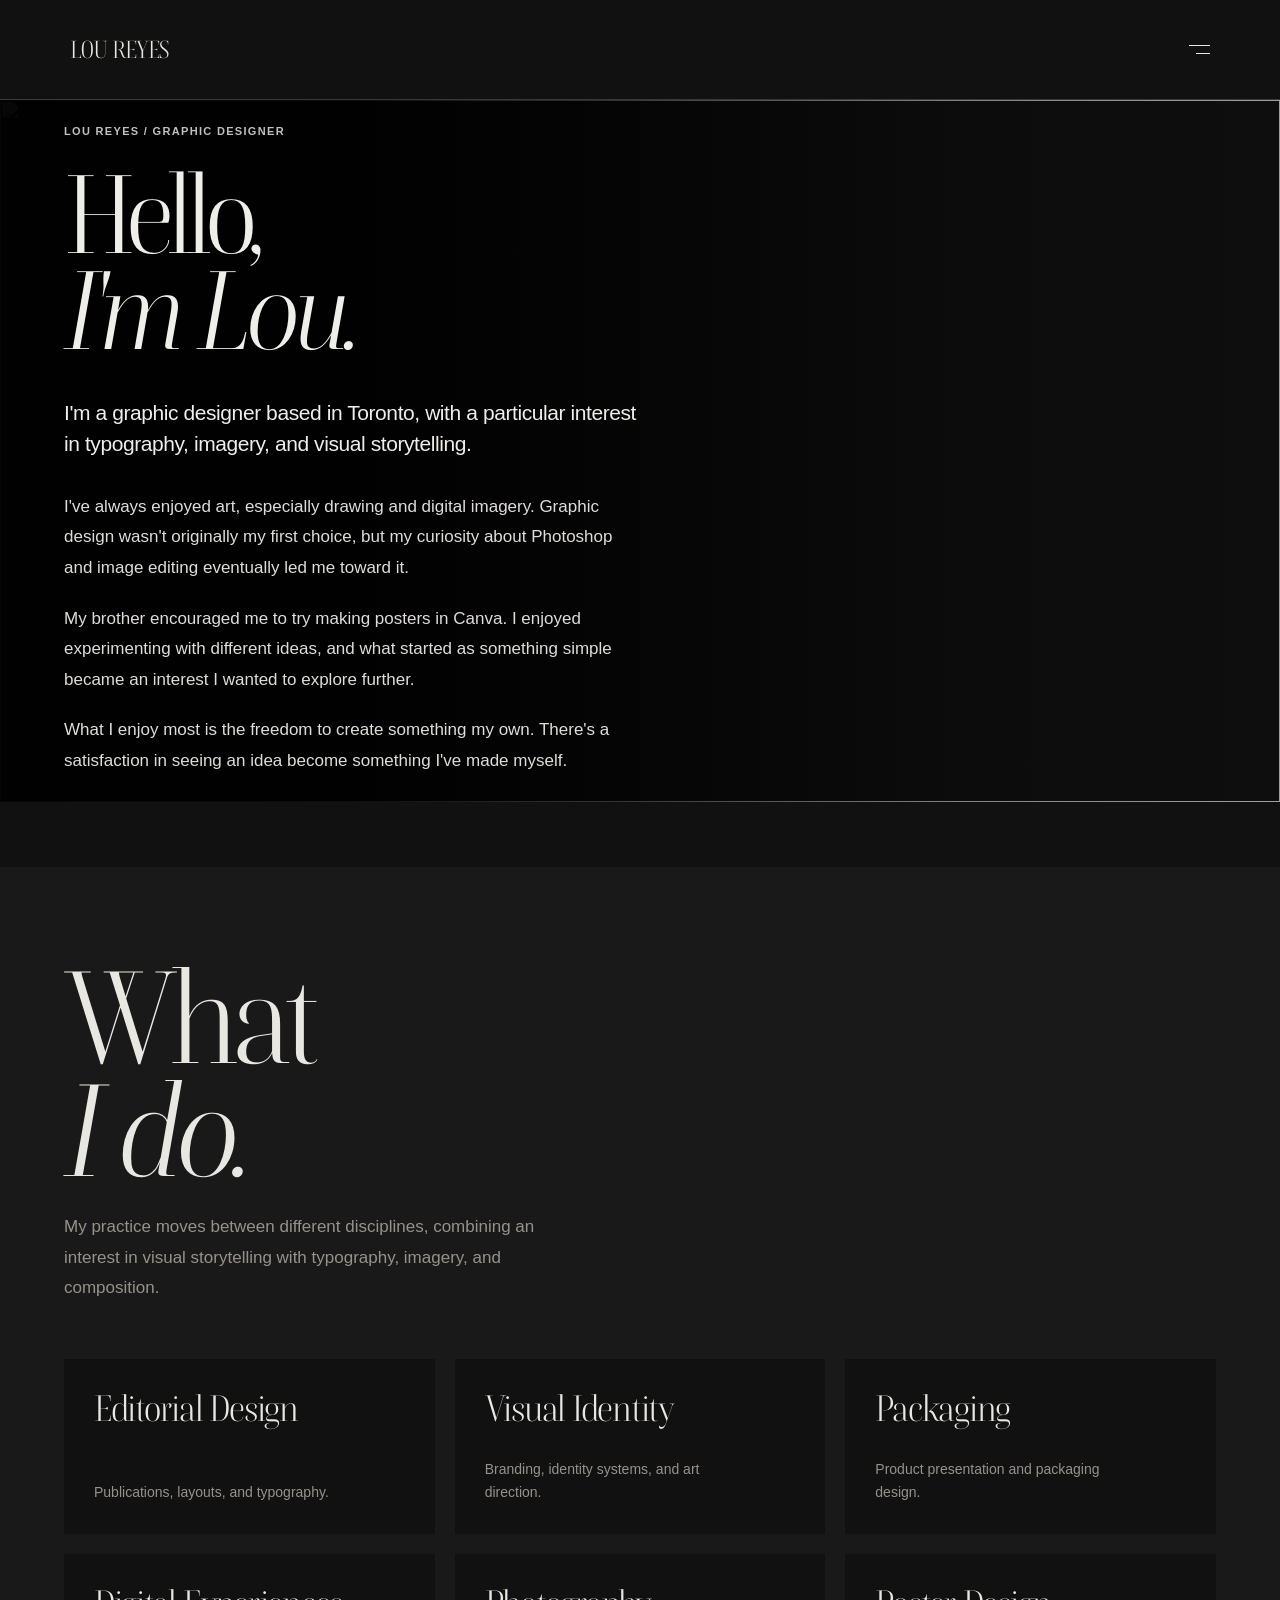
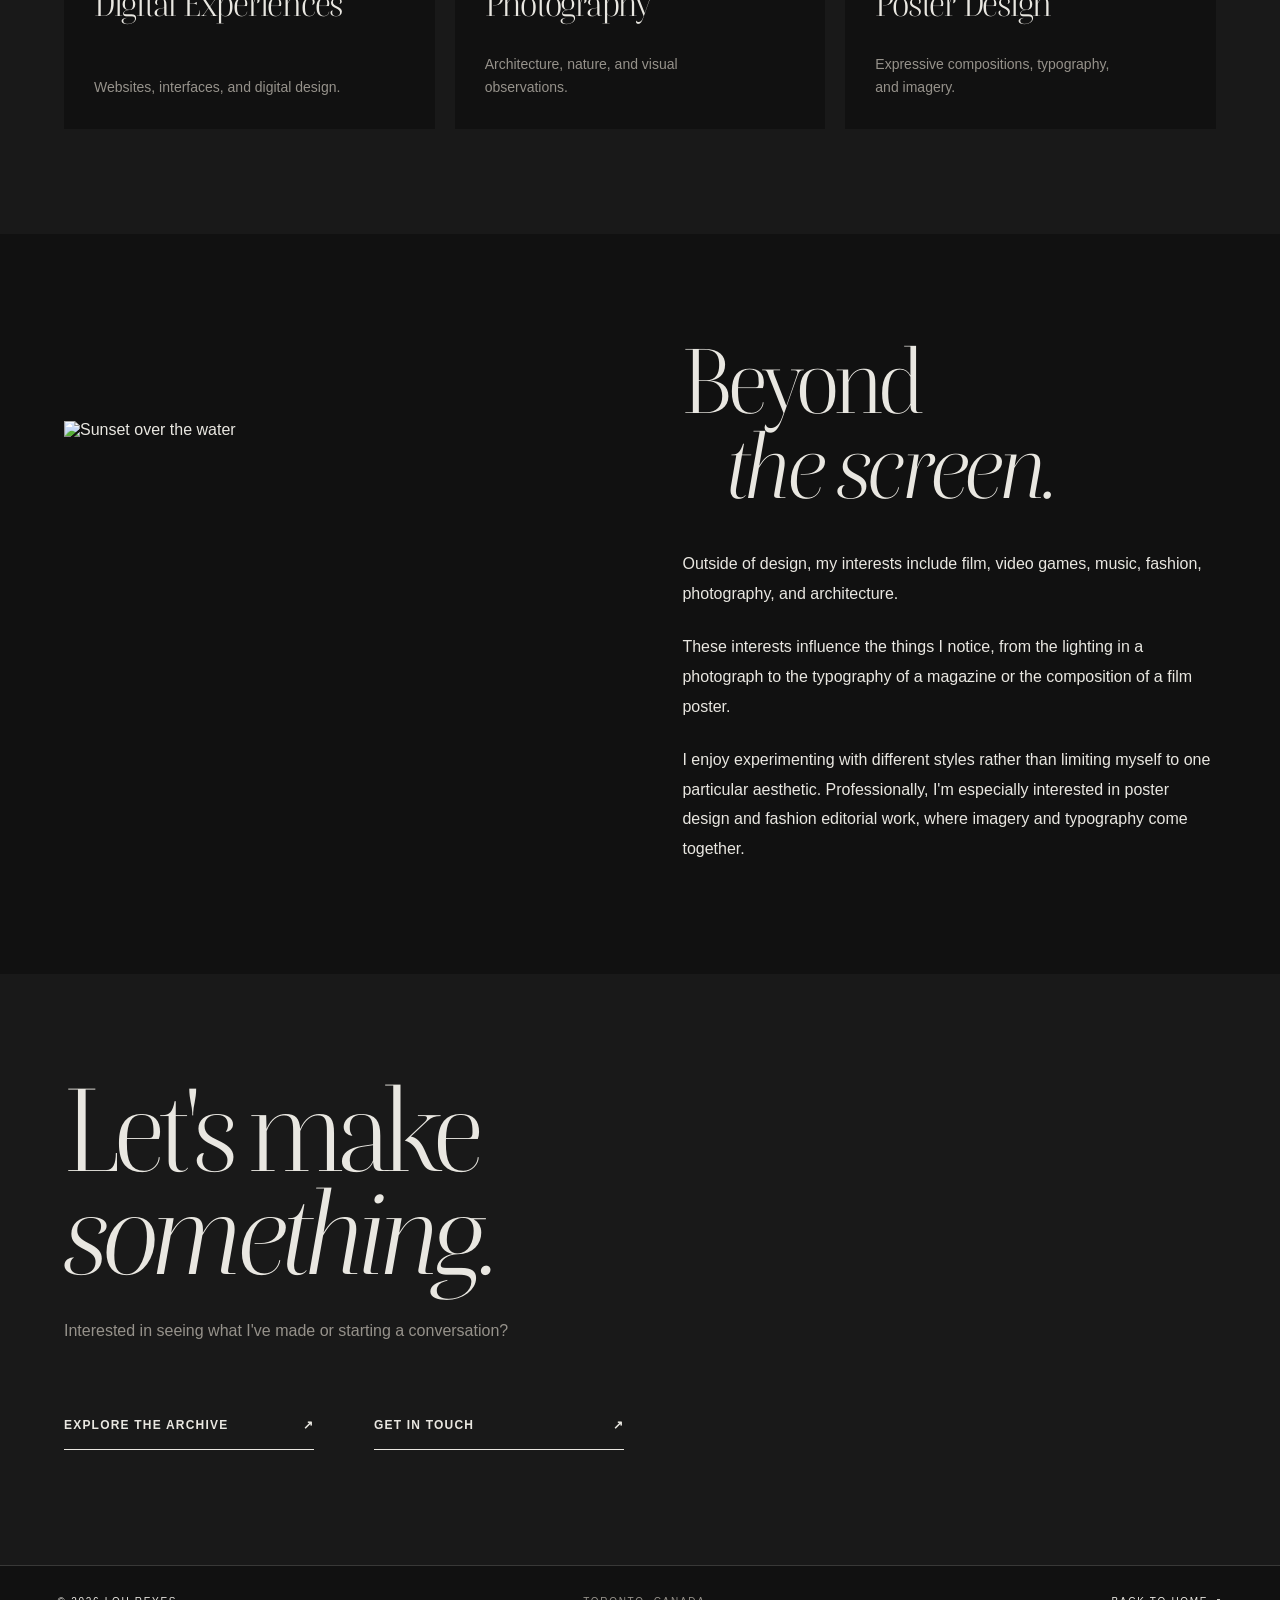
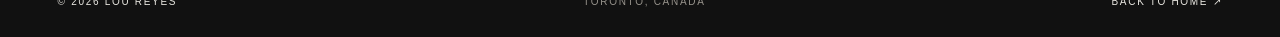
==== about.html @ c88fcc6e "Add files via upload" ====
<!DOCTYPE html>
<html lang="en" data-theme="dark">

<head>
  <meta charset="UTF-8">
  <meta name="viewport" content="width=device-width, initial-scale=1">

  <meta name="theme-color" content="#111111" id="themeColor">

  <meta
    name="description"
    content="Meet Lou Reyes, a Toronto-based graphic designer working across editorial design, visual identity, packaging, digital experiences, posters, and photography."
  >

  <title>The Designer — Lou Reyes</title>

  <script>
    (function () {
      const saved = localStorage.getItem("lou-reyes-theme");

      document.documentElement.dataset.theme =
        saved === "light" ? "light" : "dark";
    })();
  </script>

  <link
    rel="preload"
    href="fonts/Boska-Regular.woff2"
    as="font"
    type="font/woff2"
    crossorigin
  >

  <link rel="stylesheet" href="css/archive.css">
  <link rel="stylesheet" href="css/about.css">
</head>

<body>

  <!-- ======================================================
       01. HEADER
  ====================================================== -->

  <header class="site-header">

    <a
      href="index.html"
      class="archive-brand"
      aria-label="Lou Reyes homepage"
    >
      LOU REYES
    </a>

    <button
      class="menu-button"
      id="menuButton"
      type="button"
      aria-expanded="false"
      aria-controls="menuScreen"
      aria-label="Open navigation"
    >
      <span class="menu-lines" aria-hidden="true">
        <i></i>
        <i></i>
      </span>
    </button>

  </header>


  <!-- ======================================================
       02. FULLSCREEN NAVIGATION
  ====================================================== -->

  <nav
    class="menu-screen"
    id="menuScreen"
    aria-label="Main navigation"
    aria-hidden="true"
    inert
  >

    <div class="menu-left">

      <div class="menu-links">
        <a href="index.html">Home</a>
        <a href="archive.html">The Archive</a>
        <a href="about.html" aria-current="page">The Designer</a>
        <a href="contact.html">Contact</a>
      </div>

      <div class="menu-footer">

        <div class="theme-controls">

          <span class="micro">APPEARANCE</span>

          <div
            class="theme-options"
            role="group"
            aria-label="Appearance"
          >

            <button type="button" id="lightTheme">
              <span aria-hidden="true">☼</span>
              <span>LIGHT</span>
            </button>

            <button type="button" id="darkTheme">
              <span aria-hidden="true">☾</span>
              <span>DARK</span>
            </button>

          </div>

        </div>

        <div class="menu-meta micro">
          <span>LOU REYES / 2026</span>
          <span>TORONTO, CANADA</span>
        </div>

      </div>

    </div>

    <div class="menu-right">

      <img
        src="portfolio/assets/sunset.webp"
        alt="VIRTÙ editorial artwork"
      >

    </div>

  </nav>


  <!-- ======================================================
       03. ABOUT PAGE
  ====================================================== -->

  <main id="mainContent">


    <!-- ====================================================
         03A. PHOTOGRAPHIC HERO
    ==================================================== -->

    <section class="about-hero">

      <div class="about-hero-background" aria-hidden="true">

        <img
          src="portfolio/assets/night.jpg"
          alt=""
          fetchpriority="high"
        >

      </div>

      <div class="about-hero-content">

        <span class="about-hero-eyebrow">
          LOU REYES / GRAPHIC DESIGNER
        </span>

        <h1>
          Hello,<br>
          <em>I'm Lou.</em>
        </h1>

        <p class="about-hero-lead">
          I'm a graphic designer based in Toronto,
          with a particular interest in typography,
          imagery, and visual storytelling.
        </p>

        <div class="about-hero-bio">

          <p>
            I've always enjoyed art, especially drawing
            and digital imagery. Graphic design wasn't
            originally my first choice, but my curiosity
            about Photoshop and image editing eventually
            led me toward it.
          </p>

          <p>
            My brother encouraged me to try making
            posters in Canva. I enjoyed experimenting
            with different ideas, and what started
            as something simple became an interest
            I wanted to explore further.
          </p>

          <p>
            What I enjoy most is the freedom to create
            something my own. There's a satisfaction
            in seeing an idea become something
            I've made myself.
          </p>

        </div>

      </div>

    </section>


    <!-- ====================================================
         03B. PROFESSIONAL PRACTICE
    ==================================================== -->

    <section class="about-services">

      <div class="about-services-heading">

        <div>

          <h2>
            What<br>
            <em>I do.</em>
          </h2>

          <p>
            My practice moves between different
            disciplines, combining an interest in
            visual storytelling with typography,
            imagery, and composition.
          </p>

        </div>

      </div>


      <div class="about-services-grid">

        <div class="about-service">
          <h3>Editorial Design</h3>
          <p>Publications, layouts, and typography.</p>
        </div>

        <div class="about-service">
          <h3>Visual Identity</h3>
          <p>Branding, identity systems, and art direction.</p>
        </div>

        <div class="about-service">
          <h3>Packaging</h3>
          <p>Product presentation and packaging design.</p>
        </div>

        <div class="about-service">
          <h3>Digital Experiences</h3>
          <p>Websites, interfaces, and digital design.</p>
        </div>

        <div class="about-service">
          <h3>Photography</h3>
          <p>Architecture, nature, and visual observations.</p>
        </div>

        <div class="about-service">
          <h3>Poster Design</h3>
          <p>Expressive compositions, typography, and imagery.</p>
        </div>

      </div>

    </section>


    <!-- ====================================================
         03C. PERSONAL INTERESTS
    ==================================================== -->

    <section class="about-interests">

      <div class="about-interests-visual">

        <img
          src="portfolio/assets/sunset.webp"
          alt="Sunset over the water"
          loading="lazy"
        >

      </div>

      <div class="about-interests-content">

        <h2>
          Beyond<br>
          <em>the screen.</em>
        </h2>

        <p>
          Outside of design, my interests include
          film, video games, music, fashion,
          photography, and architecture.
        </p>

        <p>
          These interests influence the things
          I notice, from the lighting in a photograph
          to the typography of a magazine
          or the composition of a film poster.
        </p>

        <p>
          I enjoy experimenting with different
          styles rather than limiting myself
          to one particular aesthetic.
          Professionally, I'm especially interested
          in poster design and fashion editorial
          work, where imagery and typography
          come together.
        </p>

      </div>

    </section>


    <!-- ====================================================
         03D. CLOSING
    ==================================================== -->

    <section class="about-closing">

      <div class="about-closing-content">

        <h2>
          Let's make<br>
          <em>something.</em>
        </h2>

        <p>
          Interested in seeing what I've made
          or starting a conversation?
        </p>

        <div class="about-closing-links">

          <a href="archive.html">
            <span>EXPLORE THE ARCHIVE</span>
            <span aria-hidden="true">↗</span>
          </a>

          <a href="contact.html">
            <span>GET IN TOUCH</span>
            <span aria-hidden="true">↗</span>
          </a>

        </div>

      </div>

    </section>

  </main>


  <!-- ======================================================
       04. FOOTER
  ====================================================== -->

  <footer class="site-footer">

    <span class="micro">© 2026 LOU REYES</span>

    <span class="micro muted">TORONTO, CANADA</span>

    <a href="index.html" class="micro">
      BACK TO HOME ↗
    </a>

  </footer>

  <script src="js/about.js"></script>

</body>
</html>
---- css/archive.css ----
/* ==========================================================
   LOU REYES — THE ARCHIVE
   CINEMATIC COLLECTION INDEX
========================================================== */


/* ==========================================================
   01. FONTS & VARIABLES
========================================================== */

@font-face {
  font-family: "Boska";
  src: url("../fonts/Boska-Regular.otf") format("opentype");
  font-weight: 400;
  font-style: normal;
  font-display: block;
}

@font-face {
  font-family: "Boska";
  src: url("../fonts/Boska-Italic.otf") format("opentype");
  font-weight: 400;
  font-style: italic;
  font-display: block;
}

:root,
html[data-theme="dark"] {
  --bg: #111111;
  --surface: #191919;
  --ink: #e9e7e1;
  --muted: #96928b;
  --line: rgba(233, 231, 225, .18);

  --serif: "Boska", Georgia, serif;
  --sans: "Helvetica Neue", Helvetica, Arial, sans-serif;
  --ease: cubic-bezier(.22, 1, .36, 1);

  --archive-text: #f2efe9;
  --archive-secondary: #c7c2b9;
  --archive-shade: rgba(0, 0, 0, .24);
}

html[data-theme="light"] {
  --bg: #e9e7e1;
  --surface: #dedbd4;
  --ink: #191918;
  --muted: #77746f;
  --line: rgba(25, 25, 24, .18);

  --archive-text: #f2efe9;
  --archive-secondary: #ded9d0;
  --archive-shade: rgba(0, 0, 0, .22);
}


/* ==========================================================
   02. GLOBAL
========================================================== */

*,
*::before,
*::after {
  box-sizing: border-box;
}

html {
  scroll-behavior: smooth;
  scrollbar-width: none;
}

html::-webkit-scrollbar {
  display: none;
}

body {
  margin: 0;
  background: var(--bg);
  color: var(--ink);
  font-family: var(--sans);
  -webkit-font-smoothing: antialiased;
}

body.menu-open {
  overflow: hidden;
}

a {
  color: inherit;
  text-decoration: none;
}

button {
  color: inherit;
  font: inherit;
  cursor: pointer;
  border: 0;
}

button:focus-visible,
a:focus-visible {
  outline: 1px solid var(--ink);
  outline-offset: 5px;
}

img {
  display: block;
  width: 100%;
}

.micro {
  font-size: 10px;
  font-weight: 500;
  letter-spacing: .17em;
  text-transform: uppercase;
}

.muted {
  color: var(--muted);
}

::selection {
  background: var(--ink);
  color: var(--bg);
}


/* ==========================================================
   03. HEADER
========================================================== */

.site-header {
  position: relative;
  z-index: 100;

  width: 100%;
  height: 100px;
  padding: 0 70px;

  display: flex;
  align-items: center;
  justify-content: space-between;

  border-bottom: 1px solid var(--line);
}

.archive-brand {
  font-family: var(--serif);
  font-size: 24px;
  font-weight: 400;
  line-height: 1;
  letter-spacing: -.035em;
  white-space: nowrap;
}

.menu-button {
  position: relative;
  z-index: 110;

  width: 34px;
  height: 34px;
  padding: 0;

  display: flex;
  align-items: center;
  justify-content: flex-end;

  border: 0;
  background: transparent;
  color: var(--ink);
}

.menu-lines {
  display: flex;
  flex-direction: column;
  align-items: flex-end;
  justify-content: center;

  gap: 7px;
  width: 21px;
}

.menu-lines i {
  display: block;

  width: 21px;
  height: 1px;

  background: currentColor;
  transform-origin: center;

  transition:
    width .25s ease,
    transform .35s ease;
}

.menu-lines i:last-child {
  width: 14px;
}

.menu-button:hover .menu-lines i:last-child {
  width: 21px;
}

.menu-button.active .menu-lines i:first-child {
  transform: translateY(4px) rotate(45deg);
}

/* MENU CLOSE ICON — VISIBLE OVER ARTWORK */

.menu-button.active {
  color: #f2efe9;
}

.menu-button.active .menu-lines i {
  background: currentColor;
}

.menu-button.active .menu-lines i:last-child {
  width: 21px;
  transform: translateY(-4px) rotate(-45deg);
}


/* ==========================================================
   04. FULLSCREEN NAVIGATION
========================================================== */

.menu-screen {
  position: fixed;
  inset: 0;
  z-index: 50;

  display: grid;
  grid-template-columns: 1.15fr .85fr;

  background: var(--surface);

  opacity: 0;
  visibility: hidden;
  pointer-events: none;

  transition:
    opacity .5s var(--ease),
    visibility .5s;
}

.menu-screen.open {
  opacity: 1;
  visibility: visible;
  pointer-events: auto;
}

.menu-left {
  padding: 125px 8% 50px;

  display: flex;
  flex-direction: column;
  justify-content: center;
}

.menu-links {
  display: flex;
  flex-direction: column;
}

.menu-links a {
  padding: 6px 0;
  border-bottom: 1px solid var(--line);

  font: 400 clamp(52px, 6.5vw, 110px)/.95 var(--serif);

  transition:
    padding .5s var(--ease),
    color .3s;
}

.menu-links a:hover {
  padding-left: 20px;
  color: var(--muted);
}

.menu-links a[aria-current="page"] {
  color: var(--muted);
}

.menu-footer {
  margin-top: 38px;
}

.theme-controls {
  display: flex;
  flex-direction: column;
  align-items: flex-start;
  gap: 12px;
}

.theme-controls > .micro {
  color: var(--muted);
}

.theme-options {
  display: inline-flex;
  align-items: stretch;
  gap: 0;

  border: 1px solid var(--line);
}

.theme-options button {
  min-width: 95px;
  min-height: 36px;
  padding: 9px 14px;

  display: inline-flex;
  align-items: center;
  justify-content: center;
  gap: 10px;

  border: 0;
  border-radius: 0;

  background: transparent;
  color: var(--ink);

  font-size: 10px;
  font-weight: 600;
  letter-spacing: .04em;

  opacity: 1;

  transition:
    background .25s ease,
    color .25s ease;
}

.theme-options button + button {
  border-left: 1px solid var(--line);
}

.theme-options button span:first-child {
  font-size: 16px;
  font-weight: 400;
  line-height: 1;
}

.theme-options button:hover:not(.active) {
  background: var(--line);
}

.theme-options button.active {
  background: var(--ink);
  color: var(--bg);
  text-decoration: none;
}

.menu-meta {
  display: flex;
  justify-content: space-between;
  gap: 15px;

  margin-top: 35px;
  color: var(--muted);
}

.menu-right {
  position: relative;
  overflow: hidden;
}

.menu-right img {
  width: 100%;
  height: 100%;
  object-fit: cover;
  filter: grayscale(.8) brightness(.6);
}

.menu-right::after {
  content: "";
  position: absolute;
  inset: 0;

  background: linear-gradient(
    90deg,
    var(--surface),
    transparent 55%
  );

  pointer-events: none;
}


/* ==========================================================
   05. ARCHIVE SHOWCASE
========================================================== */

.archive-showcase {
  position: relative;
  isolation: isolate;

  width: 100%;
  min-height: 720px;
  height: calc(100svh - 100px);

  overflow: hidden;

  /* Deliberately dark for the cinematic artwork
     in both site themes. */
  background: #111111;
}


/* ==========================================================
   06. BACKGROUND REVEAL
========================================================== */

.archive-background {
  position: absolute;
  inset: 0;
  z-index: 0;

  overflow: hidden;
  pointer-events: none;
}

.archive-background-image {
  position: absolute;
  inset: 0;

  width: 100%;
  height: 100%;

  object-fit: cover;
  object-position: center;

  opacity: 0;
  transform: scale(1.045);

  transition:
    opacity .8s ease,
    transform 1.35s var(--ease);
}

.archive-background-image.is-visible {
  opacity: .68;
  transform: scale(1);
}

.archive-overlay {
  position: absolute;
  inset: 0;
  z-index: 1;

  pointer-events: none;

  background:
    linear-gradient(
      90deg,
      rgba(0, 0, 0, .55),
      rgba(0, 0, 0, .23) 50%,
      rgba(0, 0, 0, .55)
    ),
    linear-gradient(
      180deg,
      rgba(0, 0, 0, .40),
      rgba(0, 0, 0, .12) 45%,
      rgba(0, 0, 0, .70)
    );
}


/* ==========================================================
   07. TOP METADATA
========================================================== */

.archive-top {
  position: absolute;
  z-index: 8;

  top: 35px;
  left: 4.5%;
  right: 4.5%;

  display: flex;
  align-items: center;
  justify-content: space-between;
  gap: 20px;

  color: #b1aca4;
}


/* ==========================================================
   08. CENTRAL TITLE
========================================================== */

.archive-center {
  position: absolute;
  z-index: 6;

  top: 49%;
  left: 50%;

  width: 100%;
  padding: 35px 2%;

  transform: translate(-50%, -50%);

  text-align: center;
  pointer-events: none;
}

/* Subtle contrast behind the typography. */

.archive-center::before {
  content: "";

  position: absolute;
  z-index: -1;
  inset: -20px 0;

  background: linear-gradient(
    180deg,
    transparent,
    rgba(0, 0, 0, .09) 25%,
    rgba(0, 0, 0, .27) 50%,
    rgba(0, 0, 0, .09) 75%,
    transparent
  );

  pointer-events: none;
}

.archive-title {
  position: relative;
  display: block;

  width: 100%;
  margin: 0;

  font-family: var(--serif);
  font-size: clamp(90px, 13.5vw, 240px);
  font-weight: 400;
  line-height: .92;
  letter-spacing: -.065em;

  text-align: center;
  white-space: nowrap;

  color: var(--archive-text);

  text-shadow:
    0 3px 10px rgba(0, 0, 0, .32),
    0 0 20px rgba(0, 0, 0, .12);

  transition:
    opacity .24s ease,
    transform .42s var(--ease),
    filter .4s ease,
    font-size .4s var(--ease);
}

.archive-title.long-title {
  font-size: clamp(48px, 8vw, 150px);
}

.archive-title.is-changing {
  opacity: 0;
  transform: translateY(13px);
  filter: blur(7px);
}

.archive-subtitle {
  position: relative;

  margin: 22px 0 0;

  color: var(--archive-secondary);

  font-size: 9px;
  font-weight: 500;
  letter-spacing: .24em;
  line-height: 1.6;
  text-transform: uppercase;
}


/* ==========================================================
   09. SIX-CARD HORIZONTAL GALLERY
========================================================== */

.archive-cards {
  position: absolute;
  inset: 0;
  z-index: 4;

  display: flex;
  align-items: center;
  justify-content: center;

  gap: clamp(8px, 1vw, 18px);
  padding: 0 3.2%;
}

.archive-card {
  position: relative;

  flex: 1 1 0;
  width: auto;
  min-width: 0;
  max-width: 300px;

  aspect-ratio: 3 / 4.35;

  display: block;
  overflow: hidden;

  background: #242321;
  border: 1px solid rgba(255, 255, 255, .12);

  box-shadow: 0 18px 55px rgba(0, 0, 0, .25);

  transform: translateY(0);

  transition:
    transform .65s var(--ease),
    opacity .6s ease,
    border-color .4s ease,
    box-shadow .6s ease;

  cursor: pointer;
}

.archive-card-image {
  position: absolute;
  inset: 0;
  overflow: hidden;
}

.archive-card-image img {
  position: absolute;
  inset: 0;

  display: block;
  width: 100%;
  height: 100%;

  object-fit: cover;
  object-position: center;

  /* A display filter, not image recompression. */
  filter: saturate(.85) brightness(.82);

  transition:
    opacity .65s ease,
    filter .65s ease;
}

.archive-card::after {
  content: "";

  position: absolute;
  inset: 0;

  pointer-events: none;

  background: linear-gradient(
    180deg,
    transparent 45%,
    rgba(0, 0, 0, .65)
  );
}


/* ==========================================================
   10. LABELS INSIDE THE CARDS
========================================================== */

.archive-card-meta {
  position: absolute;
  z-index: 2;

  left: 13px;
  right: 13px;
  bottom: 14px;

  display: flex;
  align-items: center;
  justify-content: space-between;
  gap: 8px;

  color: #ffffff;

  font-size: 9px;
  font-weight: 600;
  letter-spacing: .12em;
  text-transform: uppercase;
}

.archive-card-title {
  min-width: 0;
  overflow-wrap: anywhere;
}

.archive-card-number {
  flex-shrink: 0;
  opacity: .75;
}


/* ==========================================================
   11. CARD INTERACTIONS
========================================================== */

.archive-card:hover,
.archive-card.is-active {
  transform: translateY(-8px);
  border-color: rgba(255, 255, 255, .42);

  box-shadow: 0 28px 75px rgba(0, 0, 0, .32);
}

.archive-card.is-active .archive-card-image img {
  opacity: .48;
  filter: saturate(.75) brightness(.78);
}

.archive-showcase.has-selection
.archive-card:not(.is-active) {
  opacity: .68;
}

.archive-showcase.has-selection
.archive-card:not(.is-active):hover {
  opacity: 1;
}


/* ==========================================================
   12. BOTTOM INFORMATION
========================================================== */

.archive-bottom {
  position: absolute;
  z-index: 8;

  left: 4.5%;
  right: 4.5%;
  bottom: 31px;

  display: flex;
  justify-content: space-between;
  align-items: flex-end;
  gap: 25px;
}

.archive-description {
  max-width: 340px;
  margin: 0;

  color: #d5d0c7;

  font-size: 11px;
  line-height: 1.8;
}

/* ==========================================================
   13. ARCHIVE CLOSING
========================================================== */

.archive-closing {
  margin: 0 4.5%;
  padding: 65px 0 100px;

  border-top: 1px solid var(--line);
}

.archive-closing p {
  max-width: 1500px;
  margin: 45px 0 65px;

  font-family: var(--serif);
  font-size: clamp(55px, 8vw, 125px);
  font-weight: 400;

  line-height: 1;
  letter-spacing: -.045em;
}

.archive-closing p em {
  color: var(--muted);
}

.return-home {
  display: inline-flex;
  justify-content: space-between;
  align-items: center;

  gap: 70px;
  min-width: 220px;
  padding: 15px 0;

  border-bottom: 1px solid var(--ink);

  font-size: 11px;
  letter-spacing: .14em;

  transition: gap .4s var(--ease);
}

.return-home:hover {
  gap: 90px;
}


/* ==========================================================
   14. FOOTER
========================================================== */

.site-footer {
  display: flex;
  justify-content: space-between;
  align-items: center;
  gap: 20px;

  padding: 30px 4.5%;

  border-top: 1px solid var(--line);
}

.site-footer a {
  transition: opacity .3s;
}

.site-footer a:hover {
  opacity: .5;
}



/* ==========================================================
   15. RESPONSIVE — TABLET / 1000px
========================================================== */

@media (max-width: 1000px) {

  /* HEADER */

  .site-header {
    height: 84px;
    padding: 0 5%;
  }

  .archive-brand {
    font-size: 23px;
  }

  /* NAVIGATION */

  .menu-screen {
    grid-template-columns: 1fr;
  }

  .menu-right {
    display: none;
  }

  .menu-left {
    min-width: 0;
    padding: 115px 7% 45px;
  }

  .menu-links a {
    font-size: clamp(58px, 8vw, 90px);
  }

  /* ARCHIVE SHOWCASE */

  .archive-showcase {
    height: calc(100svh - 84px);
    min-height: 650px;
  }

  .archive-title {
    font-size: clamp(75px, 13vw, 145px);
  }

  .archive-title.long-title {
    font-size: clamp(40px, 8vw, 90px);
  }

  .archive-cards {
    gap: 9px;
    padding: 0 3%;
  }

  .archive-card {
    aspect-ratio: 3 / 4.4;
  }

  .archive-card-meta {
    left: 9px;
    right: 9px;
    bottom: 11px;
    font-size: 8px;
  }

  .archive-top,
  .archive-bottom {
    left: 5%;
    right: 5%;
  }

}


/* ==========================================================
   16. RESPONSIVE — MOBILE / 700px
========================================================== */

@media (max-width: 700px) {

  /* HEADER */

  .site-header {
    height: 72px;
    padding: 0 5%;
  }

  .archive-brand {
    font-size: 21px;
  }

  .menu-button {
    width: 34px;
    height: 34px;
  }

  /* FULLSCREEN NAVIGATION */

  .menu-left {
    min-height: 100%;
    padding: 100px 6% 35px;
    justify-content: center;
  }

  .menu-links a {
    padding: 10px 0;
    font-size: clamp(46px, 10vw, 72px);
    line-height: 1;
  }

  .menu-footer {
    margin-top: 32px;
  }

  .theme-controls {
    gap: 12px;
  }

  .theme-options button {
    min-width: 95px;
    min-height: 38px;
  }

  .menu-meta {
    margin-top: 30px;
    font-size: 9px;
  }

  /* ARCHIVE SHOWCASE */

  .archive-showcase {
    display: flex;
    flex-direction: column;

    width: 100%;
    height: auto;
    min-height: calc(100svh - 72px);

    padding: 0 0 38px;
  }

  /* BACKGROUND */

  .archive-background-image {
    object-position: center;
  }

  .archive-overlay {
    background:
      linear-gradient(
        180deg,
        rgba(0, 0, 0, .65),
        rgba(0, 0, 0, .35) 35%,
        rgba(0, 0, 0, .75)
      );
  }

  /* TOP METADATA */

  .archive-top {
    position: relative;

    top: auto;
    left: auto;
    right: auto;

    width: 100%;
    padding: 28px 5% 0;

    font-size: 9px;
  }

  .archive-top span:last-child {
    display: none;
  }

  /* CENTRAL TITLE */

  .archive-center {
    position: relative;

    top: auto;
    left: auto;

    width: 100%;
    padding: 66px 5% 48px;

    transform: none;
  }

  .archive-center::before {
    inset: 20px 0;
  }

  .archive-title {
    font-size: clamp(62px, 16vw, 108px);
    letter-spacing: -.06em;
    line-height: .95;
  }

  .archive-title.long-title {
    font-size: clamp(36px, 8.5vw, 62px);
  }

  .archive-subtitle {
    margin-top: 15px;

    font-size: 9px;
    letter-spacing: .15em;
    line-height: 1.6;
  }

  /* COLLECTION CARDS */

  .archive-cards {
    position: relative;
    inset: auto;

    display: grid;
    grid-template-columns: repeat(2, minmax(0, 1fr));

    width: 90%;
    margin: 0 auto;
    padding: 0;

    gap: 14px;
    align-items: stretch;
    justify-content: stretch;
  }

  .archive-card {
    width: 100%;
    min-width: 0;
    max-width: none;

    aspect-ratio: 3 / 4.2;
  }

  .archive-card:hover,
  .archive-card.is-active {
    transform: translateY(-4px);
  }

  .archive-card-meta {
    left: 12px;
    right: 12px;
    bottom: 13px;

    font-size: 9px;
    letter-spacing: .1em;
  }

  /* BOTTOM INFORMATION */

  .archive-bottom {
    position: relative;

    left: auto;
    right: auto;
    bottom: auto;

    width: 90%;
    margin: 35px auto 0;

    flex-direction: column;
    align-items: stretch;
    gap: 22px;
  }

  .archive-description {
    max-width: 100%;
    font-size: 12px;
    line-height: 1.75;
  }

  /* CLOSING */

  .archive-closing {
    margin: 0 5%;
    padding: 65px 0 80px;
  }

  .archive-closing p {
    margin: 35px 0 45px;
    font-size: clamp(37px, 7vw, 55px);
  }

  /* FOOTER */

  .site-footer {
    padding: 25px 5%;
    flex-wrap: wrap;
    gap: 18px;
  }

  .site-footer > span:nth-child(2) {
    display: none;
  }

}


/* ==========================================================
   17. RESPONSIVE — SMALL MOBILE / 420px
========================================================== */

@media (max-width: 420px) {

  /* NAVIGATION */

  .menu-left {
    padding: 95px 6% 30px;
  }

  .menu-links a {
    font-size: clamp(43px, 11vw, 55px);
  }

  .menu-meta {
    gap: 12px;
    font-size: 8px;
  }

  /* ARCHIVE TITLE */

  .archive-center {
    padding: 55px 5% 38px;
  }

  .archive-title {
    font-size: clamp(54px, 15vw, 67px);
  }

  .archive-title.long-title {
    font-size: clamp(31px, 8.2vw, 40px);
  }

  .archive-subtitle {
    font-size: 8px;
    letter-spacing: .12em;
  }

  /* CARDS */

  .archive-cards {
    gap: 10px;
  }

  .archive-card {
    aspect-ratio: 3 / 4.35;
  }

  .archive-card-meta {
    left: 9px;
    right: 9px;
    bottom: 10px;
    font-size: 8px;
  }

  /* BOTTOM */

  .archive-bottom {
    margin-top: 28px;
  }

  .archive-description {
    font-size: 11px;
  }

  /* CLOSING */

  .archive-closing p {
    font-size: 37px;
  }

}


/* ==========================================================
   17. ACCESSIBILITY
========================================================== */

@media (prefers-reduced-motion: reduce) {

  *,
  *::before,
  *::after {
    scroll-behavior: auto !important;
    transition-duration: .01ms !important;
    animation-duration: .01ms !important;
  }

}
---- css/about.css ----
/* ==========================================================
   LOU REYES — ABOUT PAGE
========================================================== */


/* ==========================================================
   01. PHOTOGRAPHIC HERO
========================================================== */

.about-hero {
  position: relative;
  isolation: isolate;

  display: flex;
  align-items: center;

  width: 100%;

  height: 78svh;
  min-height: 0;

  padding: 70px 5%;

  box-sizing: border-box;
  overflow: hidden;

  background: #111111;
  color: #f0eee8;
}


/* ==========================================================
   HERO PHOTOGRAPH
========================================================== */

.about-hero-background {
  position: absolute;
  inset: 0;

  z-index: 0;

  overflow: hidden;
}

.about-hero-background img {
  display: block;

  width: 100%;
  height: 100%;

  object-fit: cover;
  object-position: center 55%;

  filter: grayscale(1);
}


/* ==========================================================
   DARK READABILITY OVERLAY
========================================================== */

.about-hero::before {
  content: "";

  position: absolute;
  inset: 0;

  z-index: 1;

  background:
    linear-gradient(
      90deg,
      rgba(0, 0, 0, .97) 0%,
      rgba(0, 0, 0, .93) 28%,
      rgba(0, 0, 0, .73) 48%,
      rgba(0, 0, 0, .32) 75%,
      rgba(0, 0, 0, .18) 100%
    );

  pointer-events: none;
}


/* ==========================================================
   HERO CONTENT
========================================================== */

.about-hero-content {
  position: relative;
  z-index: 2;

  width: 100%;
  max-width: 660px;

  padding: 15px 0;
}

.about-hero-eyebrow {
  display: block;

  color: #c3c0ba;

  font-size: 11px;
  font-weight: 600;
  letter-spacing: .12em;
}

.about-hero-content h1 {
  margin: 30px 0 38px;

  font: 400 clamp(90px, 8.5vw, 165px)/.88 var(--serif);
  letter-spacing: -.065em;

  color: #f0eee8;
}

.about-hero-content h1 em {
  display: block;
  font-weight: 400;
}


/* INTRODUCTION */

.about-hero-lead {
  max-width: 580px;
  margin: 0 0 32px;

  color: #f0eee8;

  font-size: clamp(21px, 1.5vw, 27px);
  line-height: 1.5;
  letter-spacing: -.02em;
}


/* PERSONAL STORY */

.about-hero-bio {
  max-width: 560px;
}

.about-hero-bio p {
  margin: 0 0 20px;

  color: #e0ddd8;

  font-size: 17px;
  line-height: 1.8;
}

.about-hero-bio p:last-child {
  margin-bottom: 0;
}


/* ==========================================================
   02. PROFESSIONAL PRACTICE
========================================================== */

.about-services {
  position: relative;
  isolation: isolate;

  margin-top: 65px;

  padding: 95px 5% 105px;

  background: var(--surface);

  overflow: hidden;
}


/* ARCHITECTURAL PHOTOGRAPH — RIGHT SIDE */

.about-services::before {
  content: "";

  position: absolute;

  top: 0;
  right: 0;
  bottom: 0;

  width: 48%;

  z-index: -1;

  background-image:
    url("../portfolio/assets/contact.webp");

  background-size: cover;
  background-position: center;
  background-repeat: no-repeat;

  filter: grayscale(1);
  opacity: .28;

  -webkit-mask-image:
    linear-gradient(
      to right,
      transparent,
      black 45%
    );

  mask-image:
    linear-gradient(
      to right,
      transparent,
      black 45%
    );

  pointer-events: none;
}


/* LIGHT THEME */

html[data-theme="light"] .about-services::before {
  opacity: .15;
}


/* ==========================================================
   SECTION HEADING
========================================================== */

.about-services-heading {
  position: relative;
  z-index: 1;

  display: flex;
  justify-content: flex-start;

  margin-bottom: 55px;
}

.about-services-heading > div {
  max-width: 900px;
}

.about-services-heading h2 {
  margin: 0 0 25px;

  font: 400 clamp(95px, 10vw, 175px)/.88 var(--serif);
  letter-spacing: -.055em;
}

.about-services-heading h2 em {
  display: block;
  font-weight: 400;
}

.about-services-heading p {
  max-width: 490px;
  margin: 0;

  color: var(--muted);

  font-size: 17px;
  line-height: 1.8;
}


/* ==========================================================
   CAPABILITIES GRID
========================================================== */

.about-services-grid {
  position: relative;
  z-index: 1;

  display: grid;
  grid-template-columns: repeat(3, minmax(0, 1fr));

  gap: 20px;
}

.about-service {
  min-height: 175px;

  display: flex;
  flex-direction: column;
  justify-content: space-between;

  padding: 30px;

  background: var(--bg);
}

.about-service h3 {
  margin: 0 0 25px;

  font: 400 clamp(28px, 2.8vw, 43px)/1.12 var(--serif);
  letter-spacing: -.035em;
}

.about-service p {
  max-width: 260px;
  margin: 0;

  color: var(--muted);

  font-size: 14px;
  line-height: 1.65;
}


/* ==========================================================
   03. PERSONAL INTERESTS
========================================================== */

.about-interests {
  display: grid;

  grid-template-columns:
    minmax(0, .9fr)
    minmax(0, 1fr);

  align-items: center;
  gap: 12%;

  padding: 105px 5% 110px;
}


/* PHOTOGRAPH */

.about-interests-visual {
  width: 100%;
  aspect-ratio: 4 / 3;

  overflow: hidden;
}

.about-interests-visual img {
  display: block;

  width: 100%;
  height: 100%;

  object-fit: cover;
}


/* INTERESTS TEXT */

.about-interests-content {
  max-width: 590px;
}

.about-interests-content h2 {
  margin: 0 0 40px;

  font: 400 clamp(65px, 7vw, 110px)/.95 var(--serif);
  letter-spacing: -.055em;
}

.about-interests-content h2 em {
  display: block;

  margin-left: 8%;

  font-weight: 400;
}

.about-interests-content p {
  margin: 0 0 24px;

  font-size: 16px;
  line-height: 1.85;
}

.about-interests-content p:last-child {
  margin-bottom: 0;
}


/* ==========================================================
   04. CLOSING
========================================================== */

.about-closing {
  padding: 105px 5% 115px;

  background: var(--surface);
}

.about-closing-content {
  max-width: 1100px;
}

.about-closing h2 {
  margin: 0 0 30px;

  font: 400 clamp(75px, 9vw, 150px)/.9 var(--serif);
  letter-spacing: -.065em;
}

.about-closing h2 em {
  display: block;
  font-weight: 400;
}

.about-closing-content > p {
  max-width: 500px;
  margin: 0 0 55px;

  color: var(--muted);

  font-size: 16px;
  line-height: 1.85;
}


/* CLOSING LINKS */

.about-closing-links {
  display: flex;
  flex-wrap: wrap;
  align-items: center;

  gap: 30px 60px;
}

.about-closing-links a {
  display: inline-flex;
  align-items: center;
  justify-content: space-between;

  gap: 65px;
  min-width: 250px;

  padding: 17px 0;

  border-bottom: 1px solid var(--ink);

  font-size: 12px;
  font-weight: 600;
  letter-spacing: .1em;

  transition: opacity .3s ease;
}

.about-closing-links a:hover {
  opacity: .6;
}


/* ==========================================================
   05. TABLET
========================================================== */

@media (max-width: 1000px) {

  .about-hero {
    min-height: 720px;
  }

  .about-hero-content h1 {
    font-size: clamp(80px, 9vw, 135px);
  }

  .about-services-heading h2 {
    font-size: clamp(75px, 9vw, 125px);
  }

  .about-services-grid {
    grid-template-columns: repeat(2, minmax(0, 1fr));
  }

  .about-services::before {
    width: 55%;
  }

  .about-interests {
    gap: 7%;
  }

  .about-interests-content h2 {
    font-size: clamp(55px, 7vw, 90px);
  }

}


/* ==========================================================
   06. MOBILE
========================================================== */

@media (max-width: 700px) {

  /* HERO */

  .about-hero {
    min-height: 0;

    padding: 105px 5% 75px;

    align-items: flex-start;
  }

  .about-hero-background img {
    object-position: 58% center;
  }

  .about-hero::before {
    background:
      linear-gradient(
        180deg,
        rgba(0, 0, 0, .82) 0%,
        rgba(0, 0, 0, .9) 55%,
        rgba(0, 0, 0, .97) 100%
      );
  }

  .about-hero-content h1 {
    margin: 25px 0 35px;

    font-size: clamp(70px, 13vw, 110px);
  }

  .about-hero-lead {
    font-size: 21px;
  }

  .about-hero-bio p {
    font-size: 16px;
  }


  /* PRACTICE */

  .about-services {
    margin-top: 40px;

    padding-top: 70px;
    padding-bottom: 80px;
  }

  .about-services-heading {
    margin-bottom: 40px;
  }

  .about-services-heading h2 {
    font-size: clamp(75px, 13vw, 110px);
  }

  .about-services-heading p {
    font-size: 15px;
  }

  .about-services::before {
    width: 75%;
    opacity: .2;

    -webkit-mask-image:
      linear-gradient(to right, transparent, black 55%);

    mask-image:
      linear-gradient(to right, transparent, black 55%);
  }

  .about-services-grid {
    grid-template-columns: repeat(2, minmax(0, 1fr));
    gap: 12px;
  }

  .about-service {
    min-height: 160px;
    padding: 20px;
  }

  .about-service h3 {
    font-size: clamp(24px, 5vw, 35px);
  }

  .about-service p {
    font-size: 13px;
  }


  /* INTERESTS */

  .about-interests {
    grid-template-columns: 1fr;
    gap: 45px;

    padding-top: 75px;
    padding-bottom: 85px;
  }

  .about-interests-content h2 {
    font-size: clamp(65px, 12vw, 90px);
  }

  .about-interests-content p {
    font-size: 15px;
  }


  /* CLOSING */

  .about-closing {
    padding-top: 75px;
    padding-bottom: 85px;
  }

  .about-closing h2 {
    font-size: clamp(68px, 12vw, 105px);
  }

  .about-closing-content > p {
    margin-bottom: 40px;
    font-size: 15px;
  }

  .about-closing-links {
    gap: 20px;
  }

  .about-closing-links a {
    width: 100%;
    max-width: 350px;
  }

}


/* ==========================================================
   07. SMALL MOBILE
========================================================== */

@media (max-width: 420px) {

  .about-hero-content h1 {
    font-size: clamp(65px, 13vw, 85px);
  }

  .about-services-heading h2,
  .about-interests-content h2 {
    font-size: clamp(55px, 12vw, 80px);
  }

  .about-services-grid {
    grid-template-columns: 1fr;
  }

  .about-service {
    min-height: 130px;
  }

  .about-closing h2 {
    font-size: clamp(58px, 12vw, 80px);
  }

  .about-closing-links a {
    min-width: 0;
  }

}


/* ==========================================================
   08. ACCESSIBILITY
========================================================== */

@media (prefers-reduced-motion: reduce) {

  .about-closing-links a {
    transition: none;
  }

}
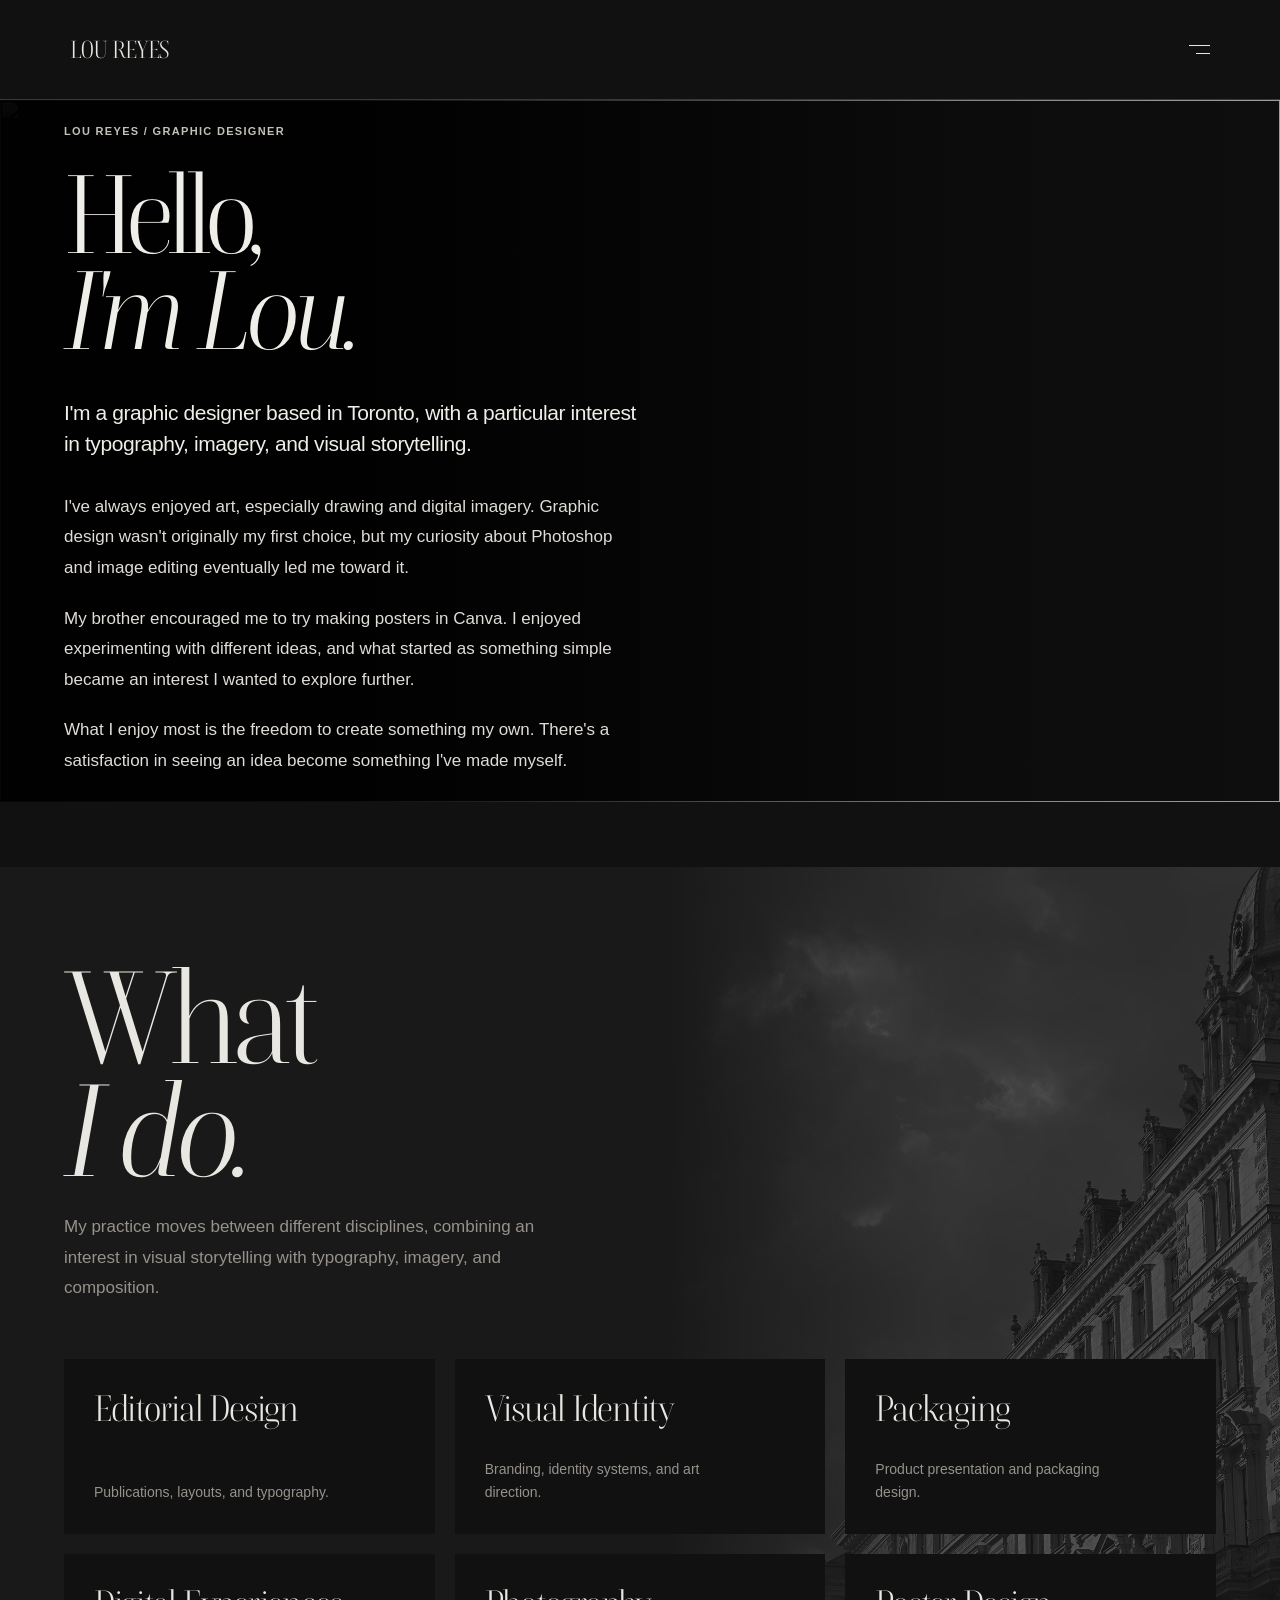
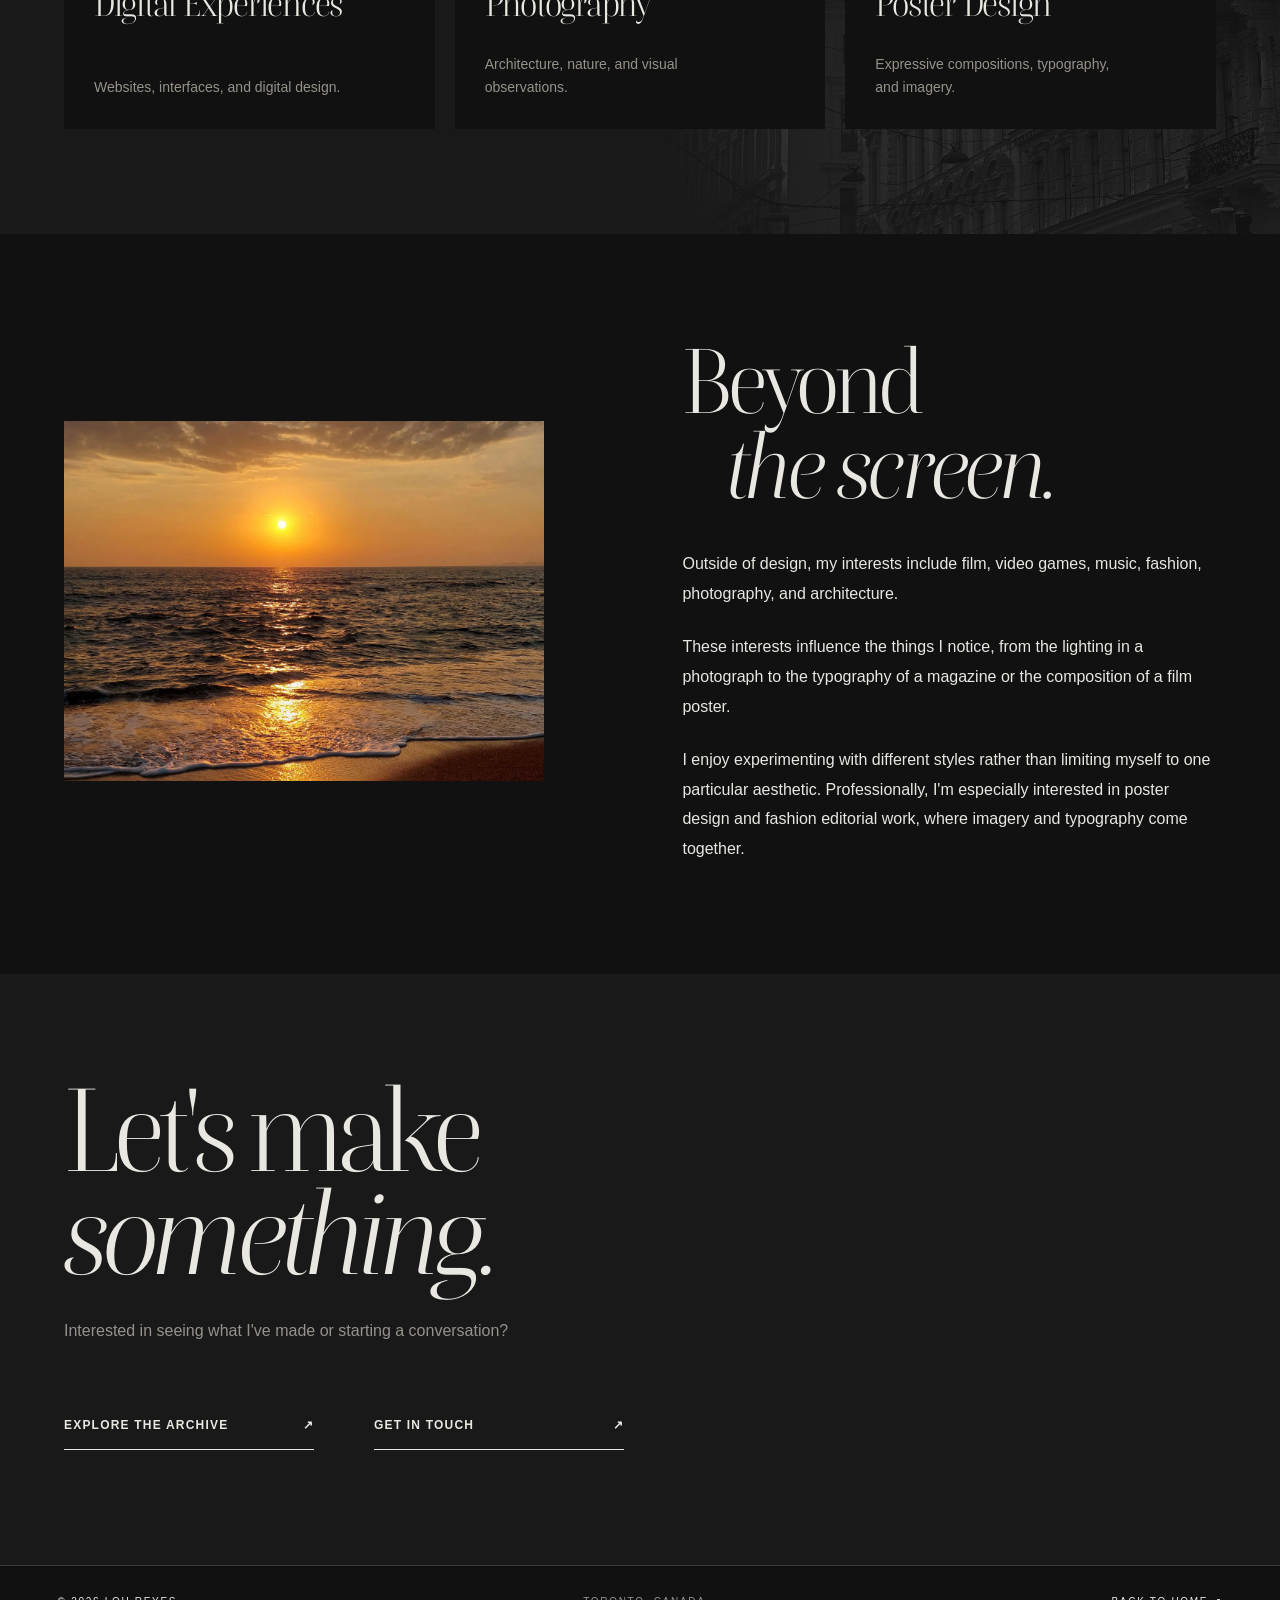
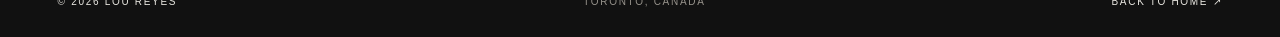
==== commit 0bde8d61: "Add files via upload" ====
--- a/about.html
+++ b/about.html
@@ -31,6 +31,7 @@
     type="font/woff2"
     crossorigin
   >
+  
 
   <link rel="stylesheet" href="css/archive.css">
   <link rel="stylesheet" href="css/about.css">
@@ -153,7 +154,7 @@
       <div class="about-hero-background" aria-hidden="true">
 
         <img
-          src="portfolio/assets/night.jpg"
+          src="portfolio/assets/night.webp"
           alt=""
           fetchpriority="high"
         >
